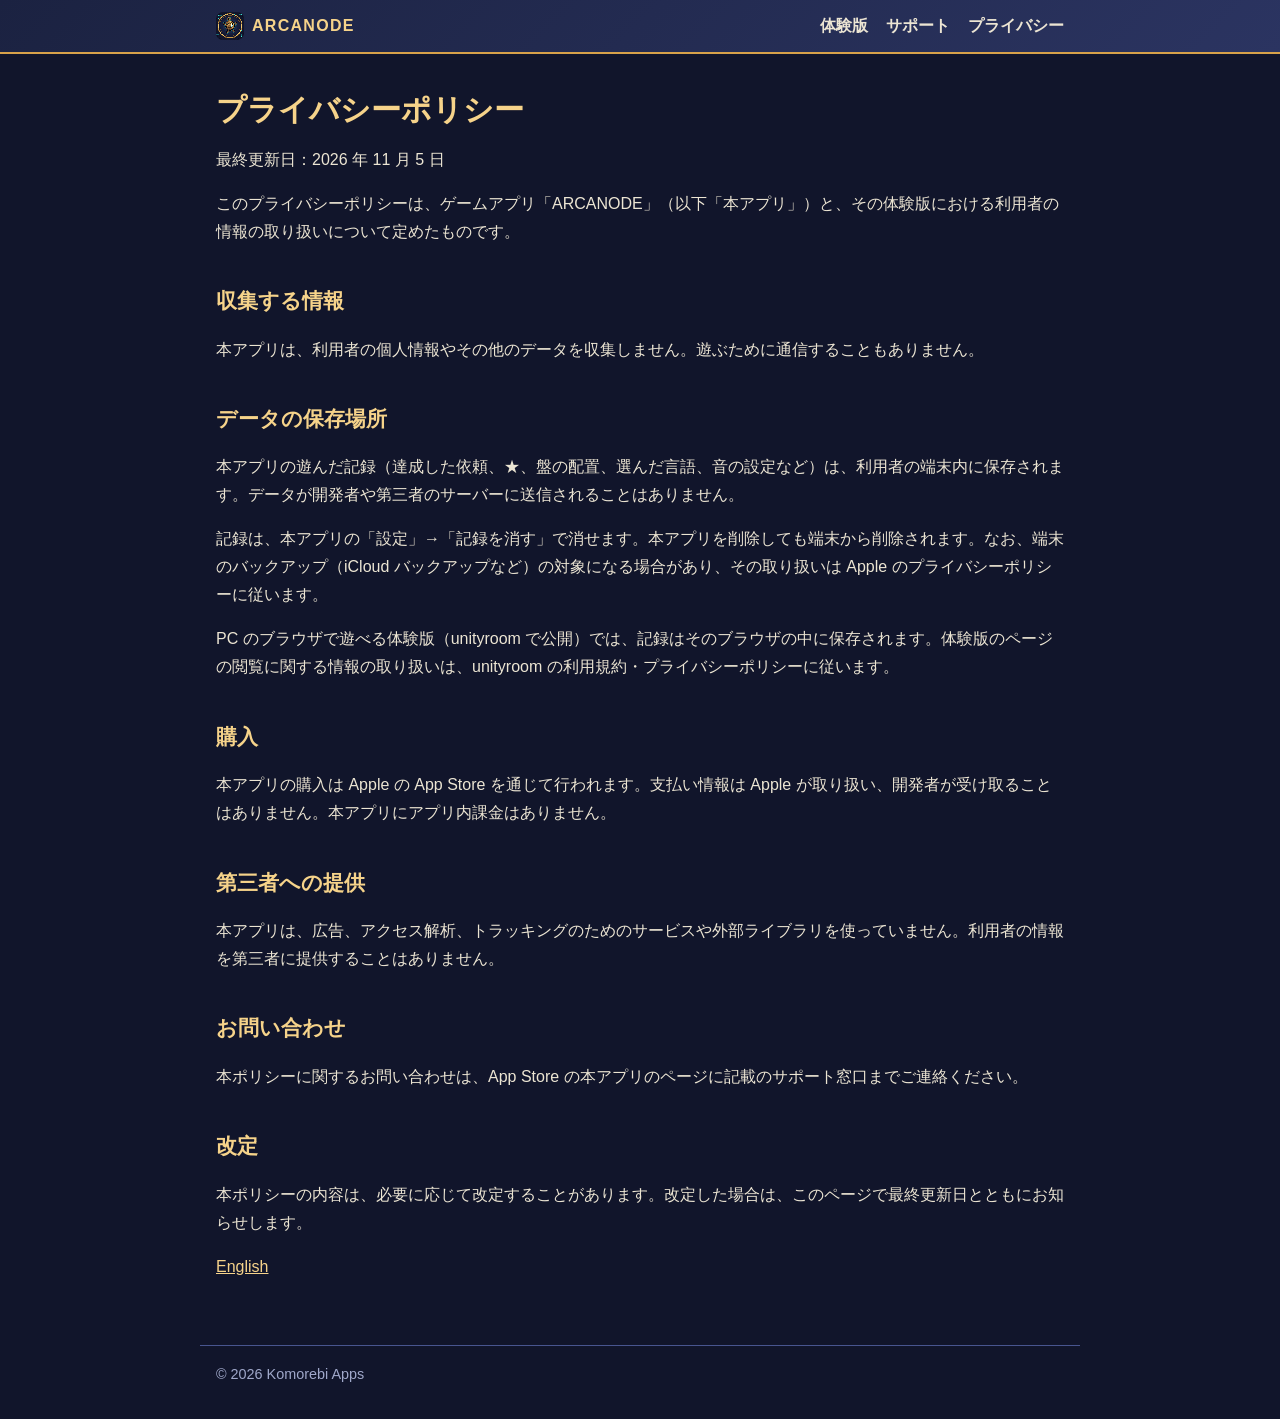
==== privacy/index.html @ fc952604 "ARCANODE の紹介・サポート・プライバシーポリシーのページ Co-Authored-By: Claude Opus 5.5 <noreply@anthropic.com> Claude-Sess" ====
<!doctype html>
<html lang="ja">
<head>
<meta charset="utf-8">
<meta name="viewport" content="width=device-width, initial-scale=1">
<title>プライバシーポリシー - ARCANODE</title>
<link rel="icon" href="../icon.png">
<link rel="stylesheet" href="../site.css">
</head>
<body>
<header class="top-bar">
  <nav>
    <a class="brand" href="../"><img src="../icon.png" alt="">ARCANODE</a>
    <a href="https://unityroom.com/games/arcanode">体験版</a>
    <a href="../support/">サポート</a>
    <a href="../privacy/">プライバシー</a>
  </nav>
</header>
<main>
<h1>プライバシーポリシー</h1>
<p>最終更新日：2026 年 11 月 5 日</p>
<p>このプライバシーポリシーは、ゲームアプリ「ARCANODE」（以下「本アプリ」）と、その体験版における利用者の情報の取り扱いについて定めたものです。</p>
<h2>収集する情報</h2>
<p>本アプリは、利用者の個人情報やその他のデータを収集しません。遊ぶために通信することもありません。</p>
<h2>データの保存場所</h2>
<p>本アプリの遊んだ記録（達成した依頼、★、盤の配置、選んだ言語、音の設定など）は、利用者の端末内に保存されます。データが開発者や第三者のサーバーに送信されることはありません。</p>
<p>記録は、本アプリの「設定」→「記録を消す」で消せます。本アプリを削除しても端末から削除されます。なお、端末のバックアップ（iCloud バックアップなど）の対象になる場合があり、その取り扱いは Apple のプライバシーポリシーに従います。</p>
<p>PC のブラウザで遊べる体験版（unityroom で公開）では、記録はそのブラウザの中に保存されます。体験版のページの閲覧に関する情報の取り扱いは、unityroom の利用規約・プライバシーポリシーに従います。</p>
<h2>購入</h2>
<p>本アプリの購入は Apple の App Store を通じて行われます。支払い情報は Apple が取り扱い、開発者が受け取ることはありません。本アプリにアプリ内課金はありません。</p>
<h2>第三者への提供</h2>
<p>本アプリは、広告、アクセス解析、トラッキングのためのサービスや外部ライブラリを使っていません。利用者の情報を第三者に提供することはありません。</p>
<h2>お問い合わせ</h2>
<p>本ポリシーに関するお問い合わせは、App Store の本アプリのページに記載のサポート窓口までご連絡ください。</p>
<h2>改定</h2>
<p>本ポリシーの内容は、必要に応じて改定することがあります。改定した場合は、このページで最終更新日とともにお知らせします。</p>
<p class="muted"><a href="en.html">English</a></p>
</main>
<footer>© 2026 Komorebi Apps</footer>
</body>
</html>
---- site.css ----
/* 公開ページ（紹介・サポート・プライバシーポリシー）の共通スタイル。色はゲームの夜と真鍮の色に合わせる */
:root {
  --accent: #f6d38a;
  --grad-a: #1b2241;
  --grad-b: #2b3461;
  --brass: #d8a24a;
  --text: #ece5d3;
  --secondary: #a0a8ca;
  --bg: #11152b;
  --card: #1b2241;
  --line: #48558f;
  color-scheme: dark;
}

* {
  box-sizing: border-box;
}
body {
  margin: 0;
  font-family:
    -apple-system, BlinkMacSystemFont, "Hiragino Sans",
    "Hiragino Kaku Gothic ProN", "Segoe UI", "Yu Gothic UI", Meiryo, sans-serif;
  line-height: 1.75;
  color: var(--text);
  background: var(--bg);
}
a {
  color: var(--accent);
}

.top-bar {
  background: linear-gradient(135deg, var(--grad-a), var(--grad-b));
  border-bottom: 2px solid var(--brass);
  color: var(--text);
}
.top-bar nav {
  max-width: 880px;
  margin: 0 auto;
  padding: 12px 16px;
  display: flex;
  gap: 18px;
  flex-wrap: wrap;
  align-items: center;
}
.top-bar a {
  color: var(--text);
  text-decoration: none;
  font-weight: 600;
}
.top-bar .brand {
  margin-right: auto;
  display: flex;
  align-items: center;
  gap: 8px;
  color: var(--accent);
  letter-spacing: 0.08em;
}
.top-bar .brand img {
  width: 28px;
  height: 28px;
  border-radius: 7px;
  image-rendering: pixelated;
}

main {
  max-width: 880px;
  margin: 0 auto;
  padding: 24px 16px 48px;
}
h1 {
  font-size: 1.9rem;
  line-height: 1.3;
  margin: 0.4em 0;
  color: var(--accent);
}
h2 {
  font-size: 1.3rem;
  margin: 1.8em 0 0.5em;
  color: var(--accent);
}
p,
li {
  color: var(--text);
}
.muted {
  color: var(--secondary);
}

.hero {
  display: flex;
  gap: 24px;
  align-items: center;
  flex-wrap: wrap;
  margin: 12px 0 8px;
}
.hero img.icon {
  width: 112px;
  height: 112px;
  border-radius: 26px;
  image-rendering: pixelated;
  box-shadow: 0 0 0 2px var(--brass), 0 8px 24px rgb(0 0 0 / 0.4);
}
.hero .lead {
  font-size: 1.1rem;
  margin: 0;
}

.buttons {
  display: flex;
  gap: 12px;
  flex-wrap: wrap;
  margin: 20px 0;
}
.button {
  display: inline-block;
  padding: 10px 20px;
  border-radius: 99px;
  font-weight: 700;
  text-decoration: none;
  background: var(--brass);
  color: #2c2117;
}
.button.secondary {
  background: var(--card);
  color: var(--accent);
  box-shadow: inset 0 0 0 1.5px var(--line);
}

.cards {
  display: grid;
  grid-template-columns: repeat(auto-fit, minmax(240px, 1fr));
  gap: 14px;
}
.card {
  background: var(--card);
  border-radius: 18px;
  padding: 16px 18px;
  box-shadow: inset 0 0 0 1px var(--line);
}
.card h3 {
  margin: 0 0 4px;
  font-size: 1.05rem;
  color: var(--accent);
}
.card p {
  margin: 0;
  color: var(--secondary);
  font-size: 0.95rem;
}

.shots {
  display: flex;
  gap: 14px;
  overflow-x: auto;
  padding: 8px 0 12px;
}
.shots img {
  height: 420px;
  border-radius: 24px;
  box-shadow: 0 6px 20px rgb(0 0 0 / 0.4);
  flex: none;
}

.faq dt {
  font-weight: 700;
  margin-top: 1.2em;
}
.faq dd {
  margin: 0.2em 0 0;
  color: var(--secondary);
}

footer {
  max-width: 880px;
  margin: 0 auto;
  padding: 16px 16px 32px;
  color: var(--secondary);
  font-size: 0.9rem;
  border-top: 1px solid var(--line);
}

@media (max-width: 600px) {
  h1 {
    font-size: 1.5rem;
  }
  .hero img.icon {
    width: 84px;
    height: 84px;
    border-radius: 20px;
  }
  .shots img {
    height: 340px;
  }
}
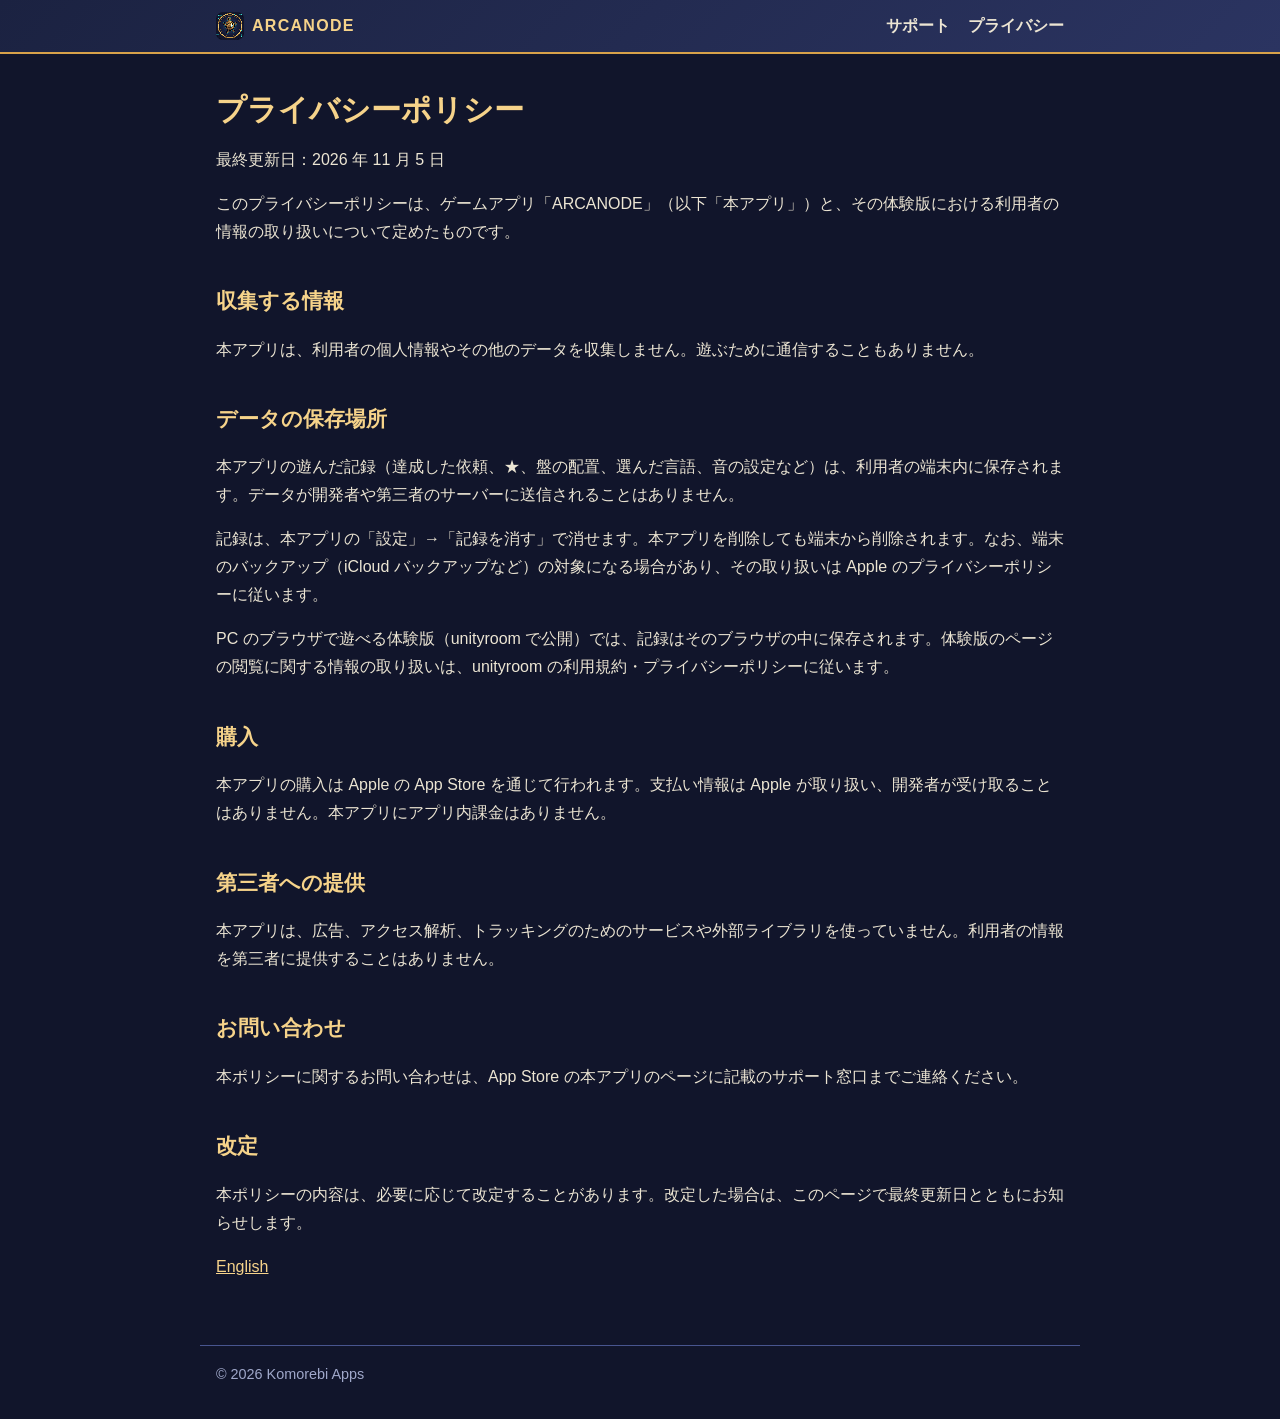
==== commit 847723bd: "体験版の公開まで unityroom へのリンクを外す Co-Authored-By: Claude Opus 5.5 <noreply@anthropic.com> Claude-Session: " ====
--- a/privacy/index.html
+++ b/privacy/index.html
@@ -11,7 +11,6 @@
 <header class="top-bar">
   <nav>
     <a class="brand" href="../"><img src="../icon.png" alt="">ARCANODE</a>
-    <a href="https://unityroom.com/games/arcanode">体験版</a>
     <a href="../support/">サポート</a>
     <a href="../privacy/">プライバシー</a>
   </nav>
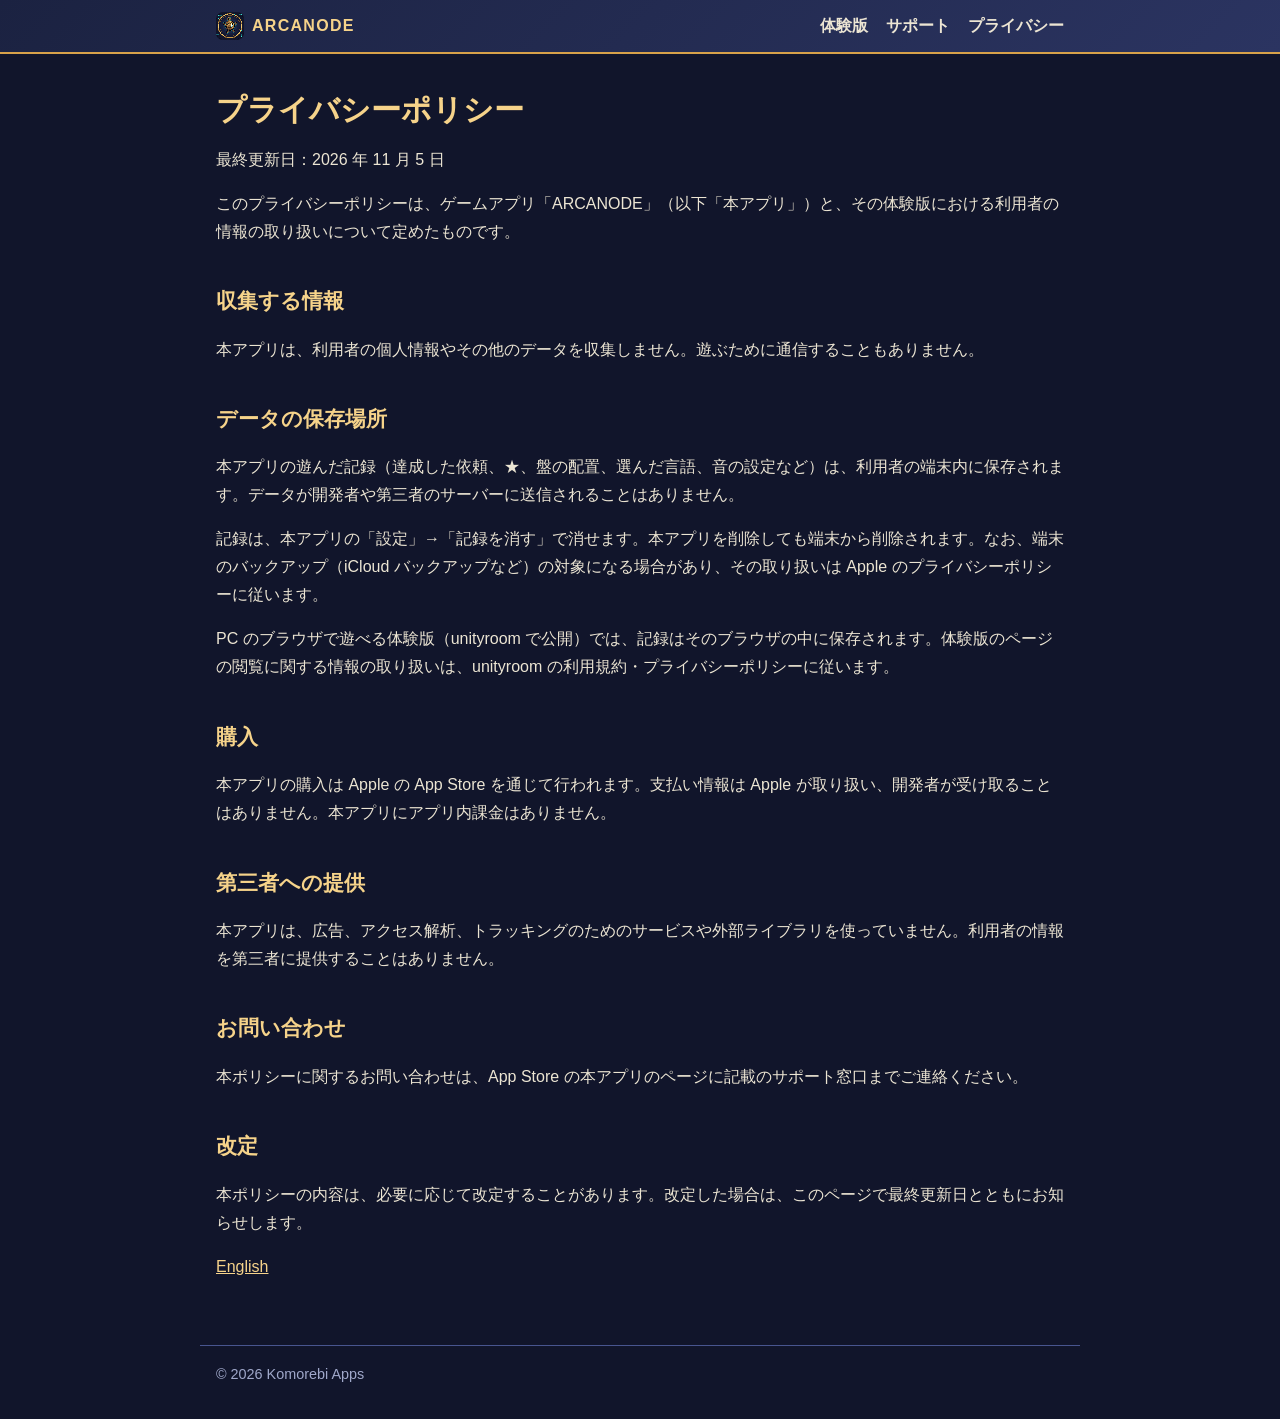
==== commit 9e3d1b0e: "unityroom の体験版を公開したのでリンクを戻す Co-Authored-By: Claude Opus 5.5 <noreply@anthropic.com> Claude-Session: " ====
--- a/privacy/index.html
+++ b/privacy/index.html
@@ -11,6 +11,7 @@
 <header class="top-bar">
   <nav>
     <a class="brand" href="../"><img src="../icon.png" alt="">ARCANODE</a>
+    <a href="https://unityroom.com/games/arcanode">体験版</a>
     <a href="../support/">サポート</a>
     <a href="../privacy/">プライバシー</a>
   </nav>
